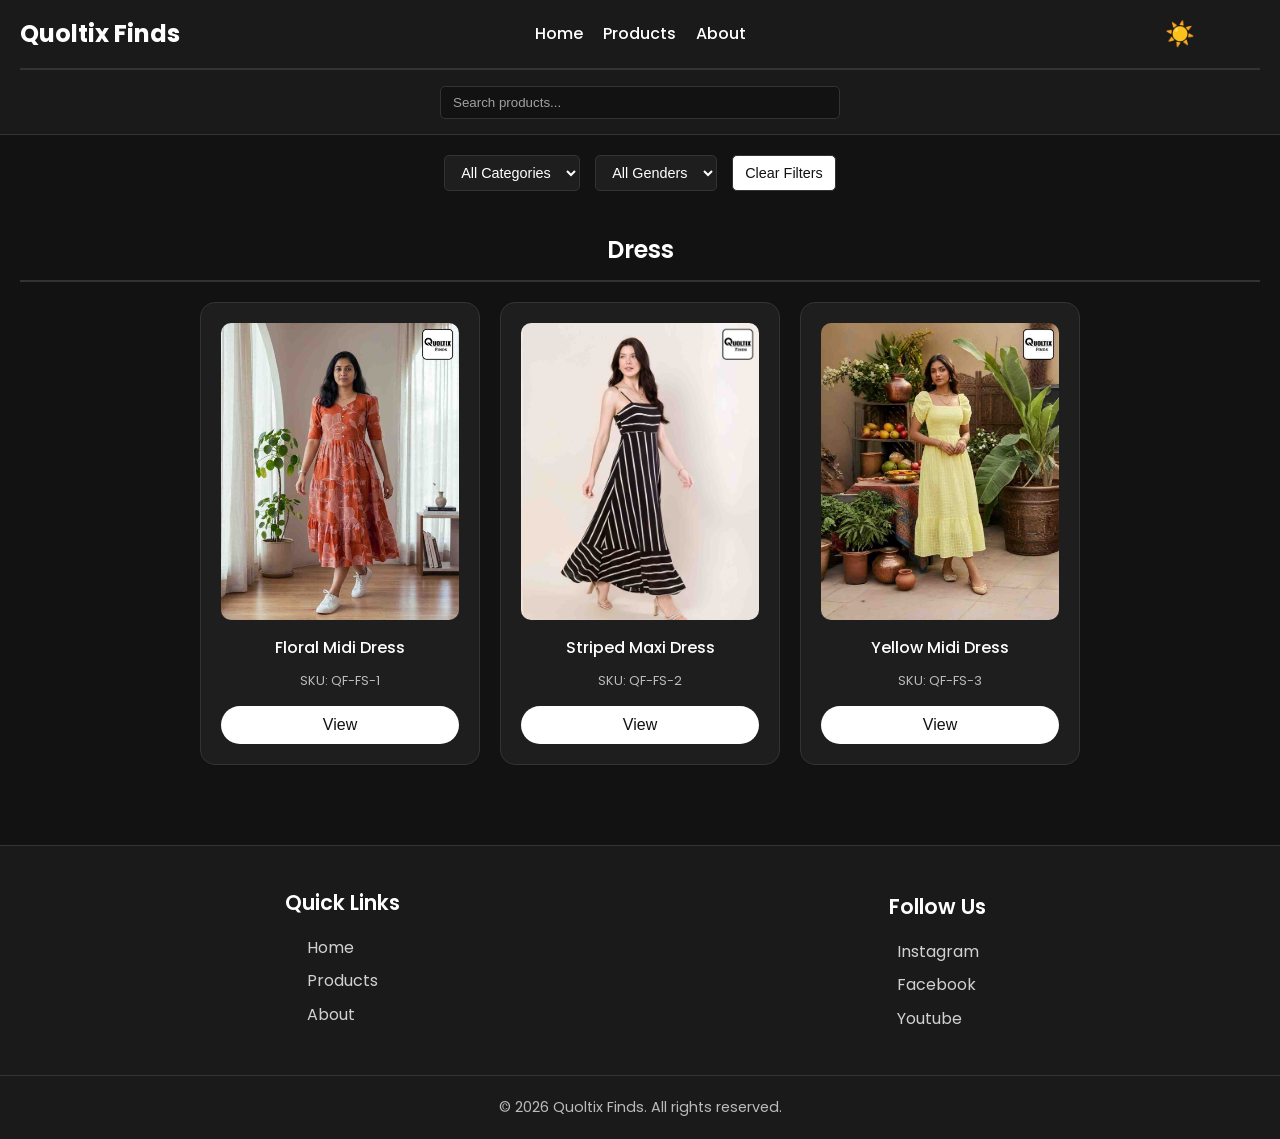
==== product.html @ b90fbede "Add files via upload" ====
<!DOCTYPE html>
<html lang="en">
<head>
  <meta charset="UTF-8">
  <meta name="viewport" content="width=device-width, initial-scale=1.0">
  <title>Quoltix Finds - Products</title>
  <meta name="description" content="Browse our curated collection of fashion and lifestyle products at Quoltix Finds. Find trending clothing, accessories, and more with detailed filters and search.">
  <meta name="keywords" content="fashion products, clothing, accessories, lifestyle products, online shopping, product catalog, fashion deals">
  <meta name="author" content="Quoltix Finds">
  <meta name="robots" content="index, follow">

  <!-- Open Graph / Facebook -->
  <meta property="og:type" content="website">
  <meta property="og:url" content="https://quoltixfinds.com/product.html">
  <meta property="og:title" content="Quoltix Finds - Products">
  <meta property="og:description" content="Browse our curated collection of fashion and lifestyle products at Quoltix Finds. Find trending clothing, accessories, and more with detailed filters and search.">
  <meta property="og:image" content="https://quoltixfinds.com/Media/Logo.png">

  <!-- Twitter -->
  <meta property="twitter:card" content="summary_large_image">
  <meta property="twitter:url" content="https://quoltixfinds.github.io/Quoltix-Finds-Fashion/product.html">
  <meta property="twitter:title" content="Quoltix Finds - Products">
  <meta property="twitter:description" content="Browse our curated collection of fashion and lifestyle products at Quoltix Finds. Find trending clothing, accessories, and more with detailed filters and search.">
  <meta property="twitter:image" content="https://quoltixfinds.github.io/Quoltix-Finds-Fashion/Media/Logo.png">

  <!-- Favicon -->
  <link rel="icon" type="image/png" sizes="32x32" href="Media/Logo.png">
  <link rel="icon" type="image/png" sizes="16x16" href="Media/Logo.png">
  <link rel="apple-touch-icon" sizes="180x180" href="Media/Logo.png">

  <link rel="stylesheet" href="style.css">
</head>
<body>
  <nav>
    <div class="nav-logo">
      <h1>Quoltix Finds</h1>
    </div>
    <div class="nav-menu" id="nav-menu">
      <a href="index.html">Home</a>
      <a href="product.html">Products</a>
      <a href="about.html">About</a>
    </div>
    <div class="search-bar">
      <input type="text" id="search-input" placeholder="Search products...">
    </div>
    <button class="toggle-btn" id="theme-toggle">🌙</button>
    <button class="hamburger-btn" id="hamburger-btn">☰</button>
  </nav>

  <section id="filters-section">
    <div class="filters">
      <select id="category-filter">
        <option value="">All Categories</option>
        <option value="Dress">Dress</option>
      </select>
      <select id="gender-filter">
        <option value="">All Genders</option>
        <option value="male">Male</option>
        <option value="female">Female</option>
        <option value="unisex">Unisex</option>
      </select>
      <button id="clear-filters">Clear Filters</button>
    </div>
  </section>

  <div id="products-container"></div>

  <footer>
    <div class="footer-container">

      <div class="footer-section">
        <h3>Quick Links</h3>
        <ul>
          <li><a href="index.html">Home</a></li>
          <li><a href="product.html">Products</a></li>
          <li><a href="about.html">About</a></li>
        </ul>
      </div>
      <div class="footer-section">
        <h3>Follow Us</h3>
        <div class="footer-social">
          <a href="https://www.instagram.com/quoltixfinds_fashion/" target="_blank">Instagram</a>
          <a href="https://www.facebook.com/profile.php?id=61567996435710" target="_blank">Facebook</a>
          <a href="https://www.youtube.com/@QuoltixFinds_Fashion" target="_blank">Youtube</a>
        </div>
      </div>
    </div>
    <div class="footer-bottom">
      <p>&copy; 2026 Quoltix Finds. All rights reserved.</p>
    </div>
  </footer>

  <script src="product.js"></script>
  <script src="script.js"></script>
</body>
</html>
---- style.css ----
/* style.css */
@import url('https://fonts.googleapis.com/css2?family=Poppins:wght@300;400;500;600;700&display=swap');

:root {
  --bg-color: #ffffff;
  --text-color: #333;
  --card-bg: #fff;
  --accent-color: #000;
  --border: #e0e0e0;
  --nav-bg: #ffffff;
  --nav-text: #333;
}

.dark-mode {
  --bg-color: #121212;
  --text-color: #ffffff;
  --card-bg: #1e1e1e;
  --accent-color: #fff;
  --border: #333;
  --nav-bg: #1a1a1a;
  --nav-text: #ffffff;
}

* {
  margin: 0;
  padding: 0;
  box-sizing: border-box;
}

body {
  font-family: 'Poppins', sans-serif;
  background-color: var(--bg-color);
  color: var(--text-color);
  line-height: 1.6;
  transition: background-color 0.3s, color 0.3s;
}

nav {
  position: sticky;
  top: 0;
  z-index: 1000;
  display: flex;
  flex-wrap: wrap;
  justify-content: space-between;
  align-items: center;
  padding: 15px 20px;
  background-color: var(--nav-bg);
  border-bottom: 1px solid var(--border);
  gap: 15px;
}

.nav-logo {
  display: flex;
  align-items: center;
  gap: 10px;
  order: 1;
    width: 160px;
}

.nav-logo h1 {
  font-size: 1.5rem;
  font-weight: 700;
  color: var(--nav-text);
  margin: 0;
}

.nav-menu {
  display: flex;
  gap: 20px;
  align-items: center;
  order: 2;
  flex: 1;
  justify-content: center;
}

.nav-menu a {
  text-decoration: none;
  color: var(--nav-text);
  font-weight: 500;
  transition: color 0.3s;
}

.nav-menu a:hover {
  color: var(--accent-color);
}

.search-bar {
  display: flex;
  gap: 10px;
  align-items: center;
  order: 4;
  width: 100%;
  justify-content: center;
  border-top: 2px solid var(--border);
  padding-top: 16px;
}

.search-bar input {
  padding: 8px 12px;
  border: 1px solid var(--border);
  border-radius: 5px;
  background-color: var(--bg-color);
  color: var(--text-color);
  outline: none;
  width: 100%;
  max-width: 400px;
}

.search-bar input::placeholder {
  color: var(--text-color);
  opacity: 0.6;
}

.toggle-btn {
  background: none;
  border: none;
  font-size: 1.5rem;
  cursor: pointer;
  color: var(--nav-text);
  transition: color 0.3s;
  order: 3;
}

.toggle-btn:hover {
  color: var(--accent-color);
}

.hamburger-btn {
  display: none;
  background: none;
  border: none;
  font-size: 1.5rem;
  cursor: pointer;
  color: var(--nav-text);
  padding: 5px;
  transition: color 0.3s;
}

.hamburger-btn:hover {
  color: var(--accent-color);
}

.dropdown {
  position: relative;
  display: none;
}

.dropdown-content {
  display: none;
}

.search-bar {
  display: flex;
  gap: 10px;
  align-items: center;
}

.search-bar input {
  padding: 8px 12px;
  border: 1px solid var(--border);
  border-radius: 5px;
  background-color: var(--bg-color);
  color: var(--text-color);
  outline: none;
}

.search-bar input::placeholder {
  color: var(--text-color);
  opacity: 0.6;
}

.toggle-btn {
  background: none;
  border: none;
  font-size: 1.5rem;
  cursor: pointer;
  color: var(--nav-text);
  transition: color 0.3s;
      width: 160px;
}

.toggle-btn:hover {
  color: var(--accent-color);
}

section {
  padding: 20px;
  margin-bottom: 40px;
}

section h2 {
  font-size: 1.5rem;
  font-weight: 600;
  margin-bottom: 20px;
  text-align: center;
  color: var(--text-color);
  border-bottom: 2px solid var(--border);
  padding-bottom: 10px;
}

.product-grid {
  display: grid;
  grid-template-columns: repeat(auto-fit, minmax(280px, 280px));
  gap: 20px;
  max-width: 1200px;
  margin: 0 auto;
  justify-content: center;
}

.product-card {
  background-color: var(--card-bg);
  border-radius: 15px;
  border: 1px solid var(--border);
  overflow: hidden;
  transition: transform 0.3s ease, border-color 0.3s ease;
  text-align: center;
  padding: 20px;
  width: 100%;
  max-width: 280px;
  min-height: 380px;
  display: flex;
  flex-direction: column;
  justify-content: space-between;
}

.product-card:hover {
  transform: translateY(-5px);
  border-color: var(--text-color);
  opacity: 0.95;
}

.product-card img {
  width: 100%;
  height: auto;
  aspect-ratio: 4/5;
  object-fit: cover;
  border-radius: 10px;
  margin-bottom: 15px;
}

.product-card h3 {
  font-size: 1rem;
  font-weight: 500;
  margin-bottom: 10px;
  display: -webkit-box;
  -webkit-line-clamp: 2;
  -webkit-box-orient: vertical;
  overflow: hidden;
}

.product-card .sku {
  font-size: 0.8rem;
  color: var(--text-color);
  opacity: 0.7;
  margin-bottom: 15px;
}

.product-card button {
  background-color: var(--accent-color);
  color: var(--bg-color);
  border: none;
  padding: 10px 20px;
  border-radius: 25px;
  font-size: 1rem;
  font-weight: 500;
  cursor: pointer;
  transition: background-color 0.3s ease, transform 0.2s ease;
}

.product-card button:hover {
  background-color: var(--text-color);
  transform: scale(1.05);
}

.filters {
  display: flex;
  flex-wrap: wrap;
  gap: 15px;
  justify-content: center;
}

#filters-section {
  margin: 0;
}

.filters select, .filters button {
  padding: 8px 12px;
  border: 1px solid var(--border);
  border-radius: 5px;
  background-color: var(--card-bg);
  color: var(--text-color);
  font-size: 0.9rem;
  cursor: pointer;
  transition: background-color 0.3s, color 0.3s;
}

.filters button {
  background-color: var(--accent-color);
  color: var(--bg-color);
}

.filters button:hover {
  opacity: 0.9;
}

.filters select {
  cursor: pointer;
}

.no-products {
  text-align: center;
  font-size: 1.2rem;
  color: var(--text-color);
  opacity: 0.7;
}

.footer-section {
  display: flex;
  justify-content: center;
  flex-direction: column;
  align-items: center;
}

@media (max-width: 768px) {
  nav {
    flex-wrap: wrap;
    padding: 10px 15px;
    gap: 0;
  }

  .hamburger-btn {
    display: block;
    order: -1;
  }

  .nav-logo {
    order: 0;
    flex: 1;
    justify-content: center;
  }

  .nav-menu {
    position: absolute;
    top: 100%;
    left: 0;
    right: 0;
    background-color: var(--nav-bg);
    border-bottom: 1px solid var(--border);
    flex-direction: column;
    gap: 15px;
    padding: 15px 20px;
    transform: translateY(-100%);
    opacity: 0;
    visibility: hidden;
    transition: all 0.3s ease;
    box-shadow: 0 2px 10px rgba(0,0,0,0.1);
    order: 4;
    width: 100%;
  }

  .nav-menu.active {
    transform: translateY(0);
    opacity: 1;
    visibility: visible;
  }

  .search-bar {
    order: 2;
    width: 100%;
    margin: 12px 0 10px 0;
    justify-content: center;
  }

  .search-bar input {
    width: 100%;
    max-width: 300px;
  }

  .toggle-btn {
    order: 1;
  }

  .toggle-btn {
    width: auto;
  }

  .product-grid {
    grid-template-columns: repeat(auto-fit, minmax(200px, 160px));
    gap: 15px;
    justify-content: center;
  }
  .product-card {
    padding: 15px;
    max-width: 200px;
    min-height: 240px;
  }
  .product-card h3 {
    font-size: 0.9rem;
  }
  .product-card .sku {
    font-size: 0.7rem;
  }
  .product-card button {
    padding: 8px 16px;
    font-size: 0.9rem;
  }
  .nav-logo h1 {
    font-size: 1.2rem;
  }
  .nav-logo img {
    height: 30px;
  }
}

@media (min-width: 769px) {
  .hamburger-btn {
    display: none;
  }

  .product-grid {
    grid-template-columns: repeat(auto-fit, minmax(280px, 280px));
    justify-content: center;
  }
}

@media (max-width: 480px) {
  .product-grid {
    grid-template-columns: repeat(auto-fit, minmax(180px, 140px));
    gap: 10px;
    justify-content: center;
  }
  .product-card {
    padding: 12px;
    max-width: 180px;
    min-height: 200px;
  }
  .product-card img {
    margin-bottom: 10px;
  }
  .product-card h3 {
    font-size: 0.8rem;
    margin-bottom: 8px;
  }
  .product-card .sku {
    font-size: 0.6rem;
    margin-bottom: 12px;
  }
  .product-card button {
    padding: 6px 12px;
    font-size: 0.8rem;
  }
  section {
    padding: 10px;
  }
  .nav-menu {
    flex-direction: column;
    gap: 5px;
  }
  .search-bar {
    margin-top: 10px;
  }
}

@media (max-width: 400px) {
  .product-grid {
    grid-template-columns: repeat(auto-fit, minmax(130px, 130px));
    gap: 8px;
    justify-content: center;
  }
  .product-card {
    padding: 8px;
    max-width: 130px;
    min-height: 180px;
  }
  .product-card img {
    margin-bottom: 8px;
  }
  .product-card h3 {
    font-size: 0.7rem;
    margin-bottom: 6px;
  }
  .product-card .sku {
    font-size: 0.6rem;
    margin-bottom: 10px;
  }
  .product-card button {
    padding: 5px 10px;
    font-size: 0.7rem;
  }
  section {
    padding: 8px;
  }
}

@media (max-width: 300px) {
  .product-grid {
    grid-template-columns: repeat(auto-fit, minmax(200px, 130px));
    gap: 8px;
    justify-content: center;
  }
  .product-card {
    padding: 8px;
    max-width: 200px;
    min-height: 180px;
  }
}

/* About Page Styles */
.about-hero {
  background-color: var(--card-bg);
  color: #000;
  padding: 60px 20px;
  text-align: center;
  margin-bottom: 0;
  border-bottom: 2px solid var(--border);
}

.dark-mode .about-hero {
  background-color: var(--card-bg);
  color: white;
}

.about-hero h1 {
  font-size: 2.5rem;
  margin-bottom: 10px;
  font-weight: 700;
}

.about-subtitle {
  font-size: 1.2rem;
  opacity: 0.9;
  margin: 0;
}

.about-section {
  padding: 40px 20px;
  max-width: 1200px;
  margin: 0 auto;
}

.about-container {
  display: grid;
  grid-template-columns: 1fr;
  gap: 40px;
  align-items: start;
}

.about-text h2 {
  font-size: 2rem;
  margin-bottom: 20px;
  color: var(--text-color);
}

.about-text p {
  font-size: 1.1rem;
  line-height: 1.6;
  margin-bottom: 15px;
  color: var(--text-color);
  text-align: center;
}

.about-features {
  display: grid;
  grid-template-columns: repeat(auto-fit, minmax(250px, 1fr));
  gap: 20px;
}

.feature-card {
  background-color: var(--card-bg);
  border: 1px solid var(--border);
  border-radius: 15px;
  padding: 25px;
  text-align: center;
  transition: transform 0.3s, box-shadow 0.3s;
}

.feature-card:hover {
  transform: translateY(-5px);
  box-shadow: 0 5px 15px rgba(0,0,0,0.1);
}

.feature-card h3 {
  font-size: 1.2rem;
  margin-bottom: 10px;
  color: var(--text-color);
}

.feature-card p {
  color: var(--text-color);
  opacity: 0.8;
  margin: 0;
}

.social-section {
  background-color: var(--card-bg);
  padding: 40px 20px;
  text-align: center;
}

.social-container h2 {
  font-size: 2rem;
  margin-bottom: 10px;
  color: var(--text-color);
}

.social-container > p {
  font-size: 1.1rem;
  margin-bottom: 30px;
  color: var(--text-color);
  opacity: 0.8;
}

.social-links {
  display: grid;
  grid-template-columns: repeat(auto-fit, minmax(150px, 1fr));
  gap: 15px;
  max-width: 600px;
  margin: 0 auto;
}

.social-link {
  display: flex;
  align-items: center;
  justify-content: center;
  gap: 8px;
  padding: 12px 20px;
  background-color: var(--bg-color);
  border: 1px solid var(--border);
  border-radius: 10px;
  text-decoration: none;
  color: var(--text-color);
  font-weight: 500;
  transition: all 0.3s;
}

.social-link:hover {
  transform: translateY(-2px);
  box-shadow: 0 3px 10px rgba(0,0,0,0.1);
  border-color: var(--accent-color);
}

.social-icon {
  font-size: 1.2rem;
}

/* Footer Styles */
footer {
  background-color: var(--nav-bg);
  border-top: 1px solid var(--border);
  margin-top: 60px;
}

.footer-container {
  display: grid;
  grid-template-columns: repeat(auto-fit, minmax(250px, 1fr));
  gap: 30px;
  padding: 40px 20px;
  max-width: 1200px;
  margin: 0 auto;
}

.footer-section h3 {
  font-size: 1.3rem;
  margin-bottom: 15px;
  color: var(--nav-text);
  font-weight: 600;
}

.footer-section p {
  color: var(--nav-text);
  opacity: 0.8;
  line-height: 1.6;
  margin: 0 0 10px 0;
}

.footer-section ul {
  list-style: none;
  padding: 0;
  margin: 0;
}

.footer-section ul li {
  margin-bottom: 8px;
}

.footer-section ul li a {
  color: var(--nav-text);
  opacity: 0.8;
  text-decoration: none;
  transition: opacity 0.3s;
}

.footer-section ul li a:hover {
  opacity: 1;
}

.footer-social {
  display: flex;
  flex-direction: column;
  gap: 8px;
}

.footer-social a {
  color: var(--nav-text);
  opacity: 0.8;
  text-decoration: none;
  transition: opacity 0.3s;
}

.footer-social a:hover {
  opacity: 1;
}

.footer-bottom {
  border-top: 1px solid var(--border);
  padding: 20px;
  text-align: center;
}

.footer-bottom p {
  color: var(--nav-text);
  opacity: 0.7;
  margin: 0;
  font-size: 0.9rem;
}

/* Responsive Styles for About and Footer */
@media (max-width: 768px) {
  .about-hero {
    padding: 40px 20px;
  }

  .about-hero h1 {
    font-size: 2rem;
  }

  .about-subtitle {
    font-size: 1rem;
  }

  .about-section {
    padding: 30px 20px;
  }

  .about-container {
    gap: 30px;
  }

  .about-text h2 {
    font-size: 1.5rem;
  }

  .about-text p {
    font-size: 1rem;
  }

  .about-features {
    grid-template-columns: 1fr;
  }

  .feature-card {
    padding: 20px;
  }

  .social-section {
    padding: 30px 20px;
  }

  .social-container h2 {
    font-size: 1.5rem;
  }

  .social-links {
    grid-template-columns: repeat(2, 1fr);
    gap: 10px;
  }

  .social-link {
    padding: 10px 15px;
    font-size: 0.9rem;
  }

  .footer-container {
    grid-template-columns: 1fr;
    gap: 25px;
    padding: 30px 20px;
  }

  .footer-section {
    text-align: center;
  }

  .footer-social {
    align-items: center;
  }
}

@media (max-width: 480px) {
  .about-hero {
    padding: 30px 15px;
  }

  .about-hero h1 {
    font-size: 1.8rem;
  }

  .about-section {
    padding: 20px 15px;
  }

  .social-links {
    grid-template-columns: 1fr;
  }

  .footer-container {
    padding: 25px 15px;
  }
}
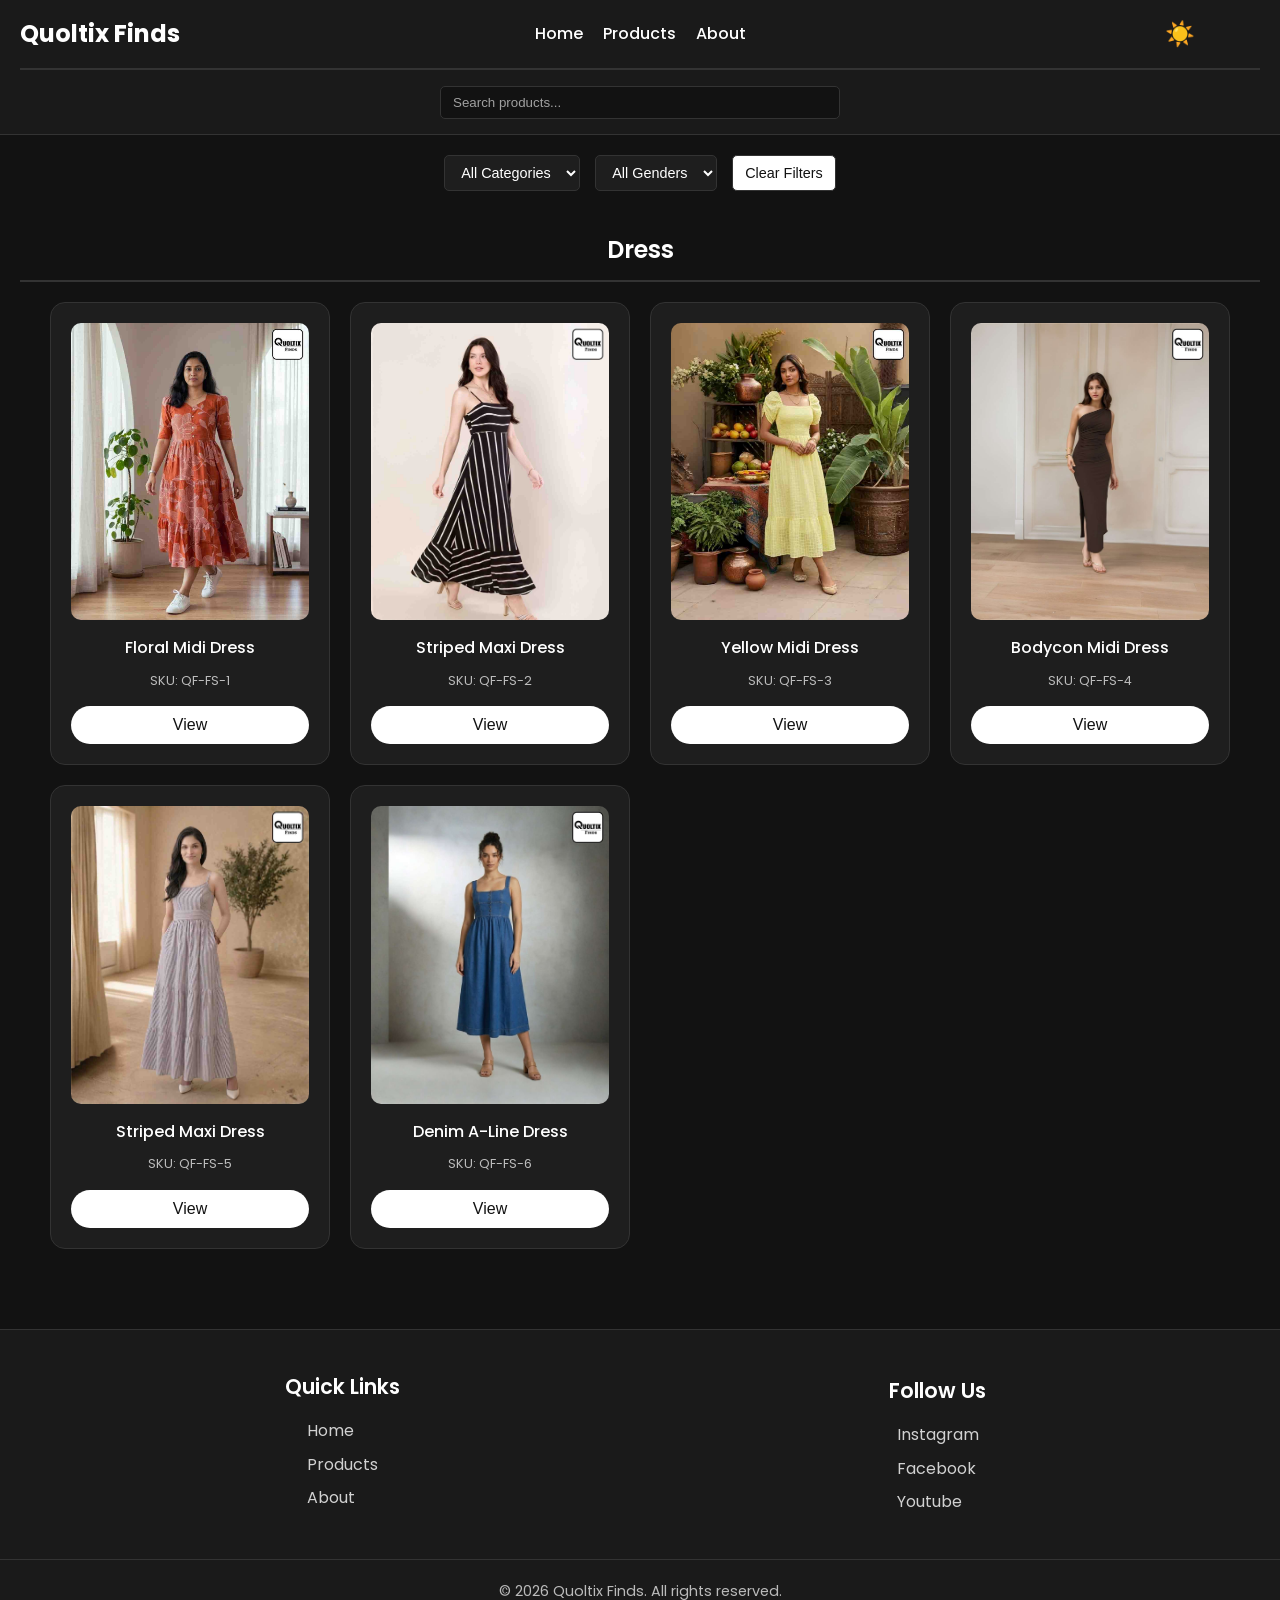
==== commit 3bedcd4a: "Update product.html" ====
--- a/product.html
+++ b/product.html
@@ -52,6 +52,7 @@
       <select id="category-filter">
         <option value="">All Categories</option>
         <option value="Dress">Dress</option>
+        <option value="Couple Wear">Couple Wear</option>
       </select>
       <select id="gender-filter">
         <option value="">All Genders</option>
@@ -93,4 +94,4 @@
   <script src="product.js"></script>
   <script src="script.js"></script>
 </body>
-</html>+</html>
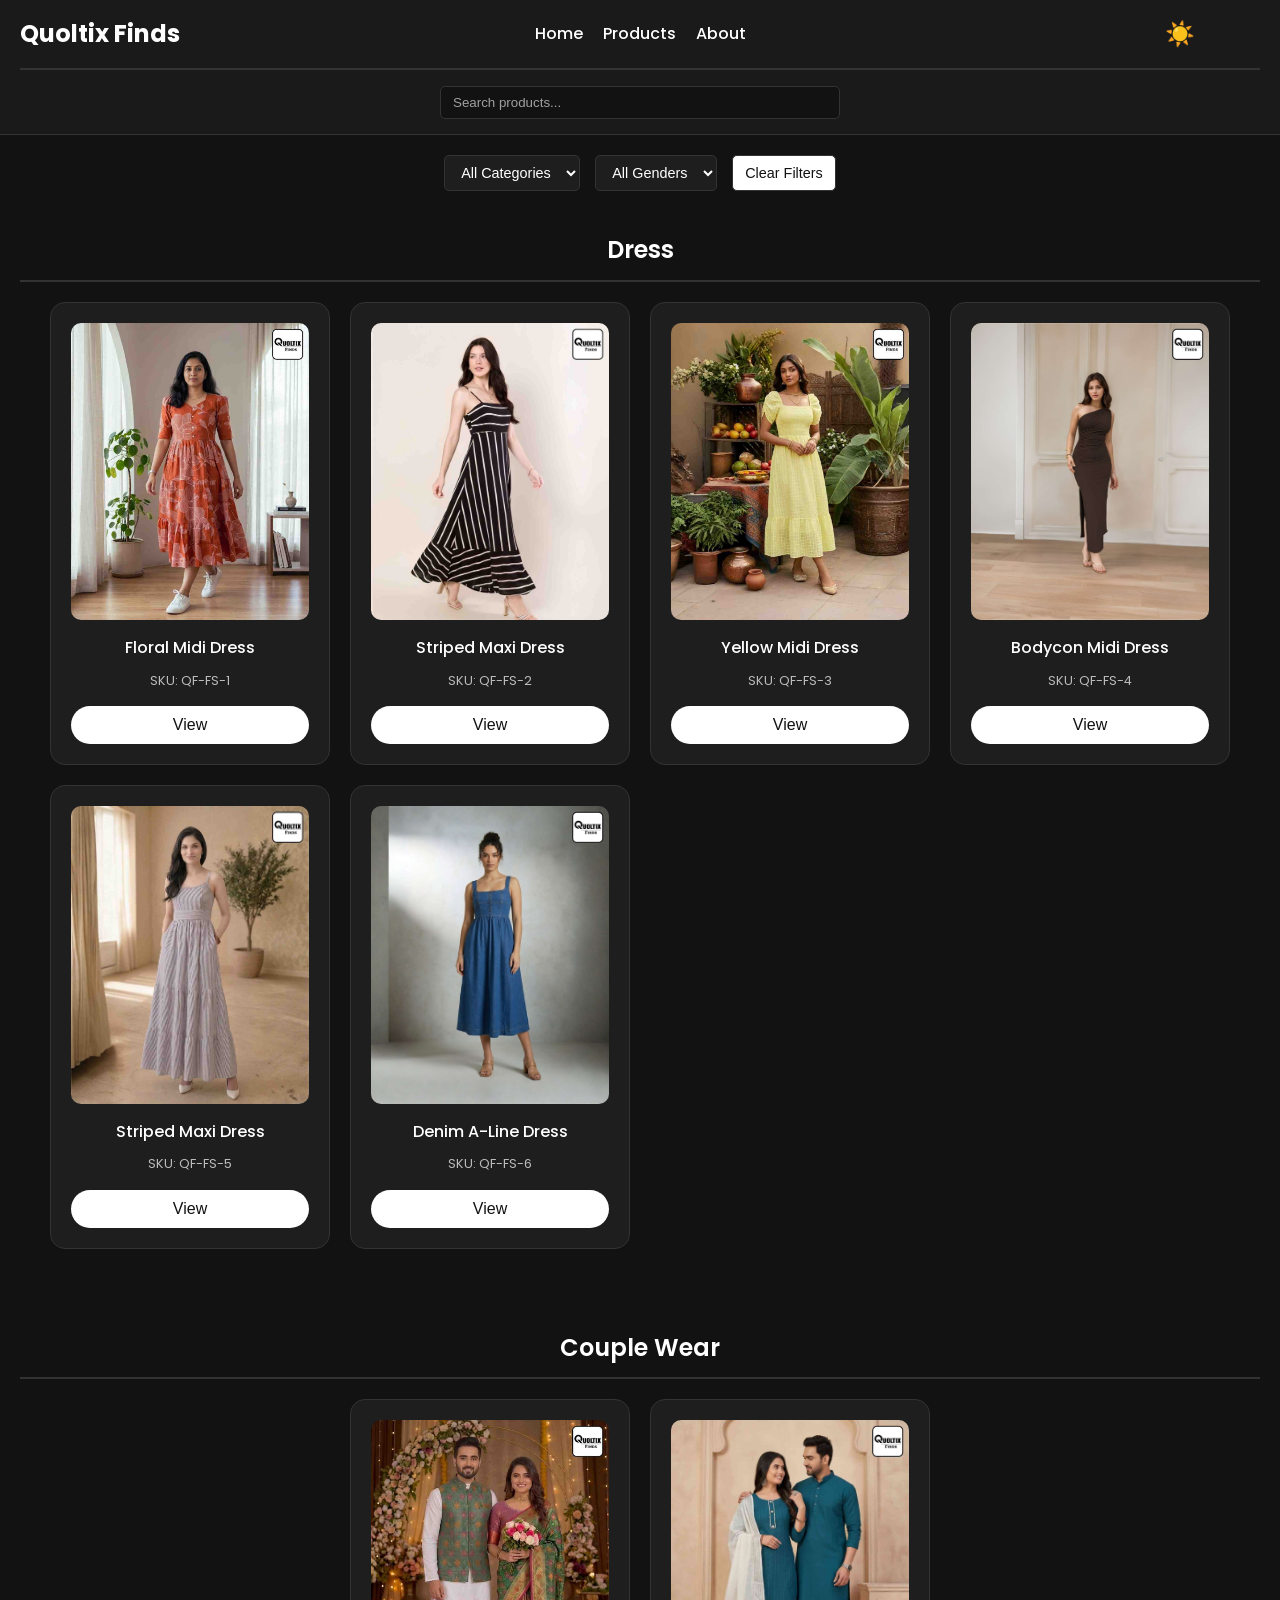
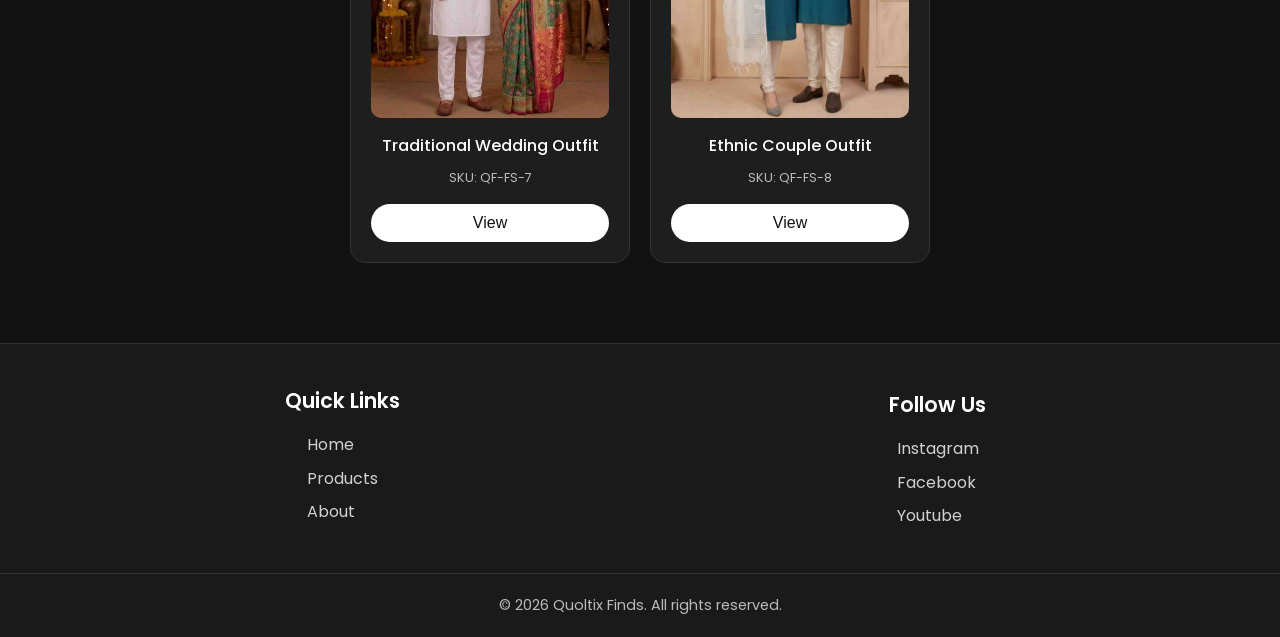
==== commit dac81928: "Update product.html" ====
--- a/product.html
+++ b/product.html
@@ -48,20 +48,32 @@
   </nav>
 
   <section id="filters-section">
+
     <div class="filters">
+
       <select id="category-filter">
         <option value="">All Categories</option>
+
         <option value="Dress">Dress</option>
+        <option value="Shirt">Shirt</option>
+        <option value="Cargo">Cargo</option>
+        <option value="Kurta">Kurta</option>
+        <option value="Sweatshirt">Sweatshirt</option>
         <option value="Couple Wear">Couple Wear</option>
       </select>
+
       <select id="gender-filter">
         <option value="">All Genders</option>
+
         <option value="male">Male</option>
         <option value="female">Female</option>
         <option value="unisex">Unisex</option>
       </select>
+
       <button id="clear-filters">Clear Filters</button>
+
     </div>
+
   </section>
 
   <div id="products-container"></div>
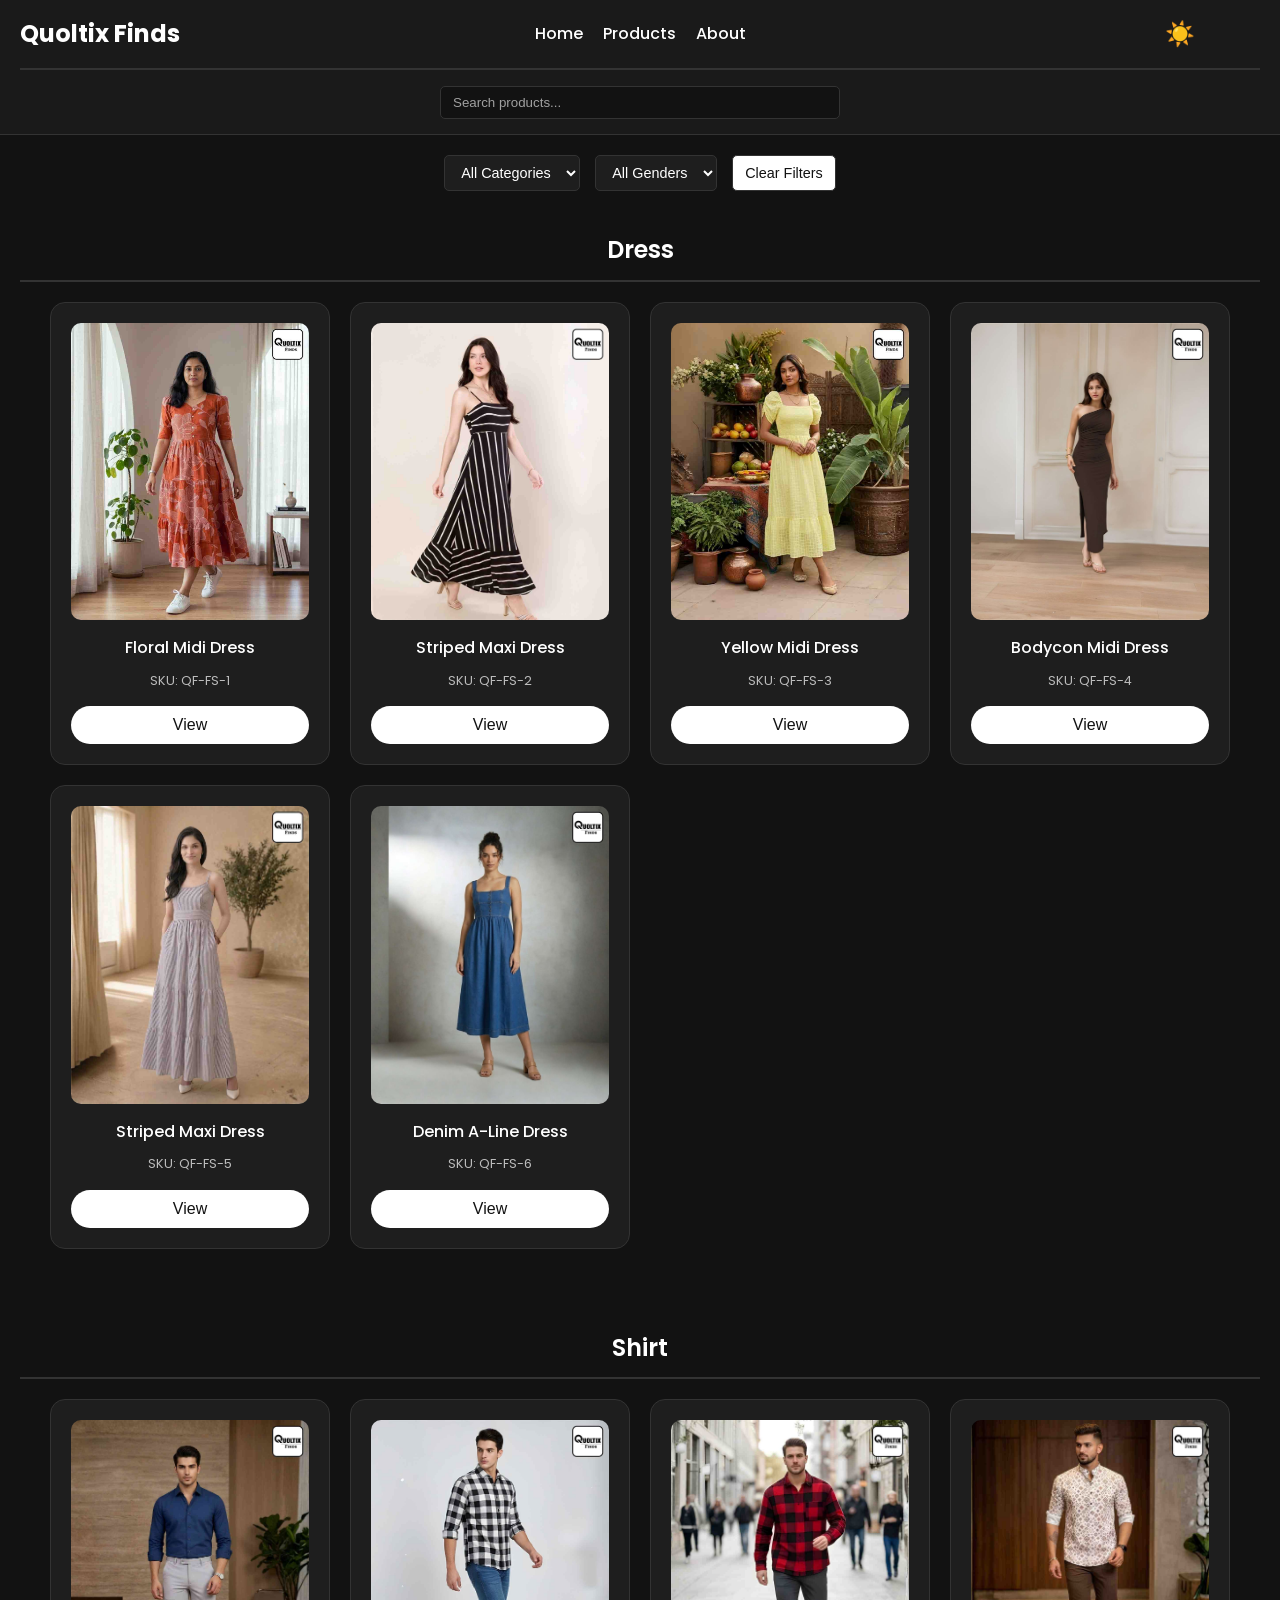
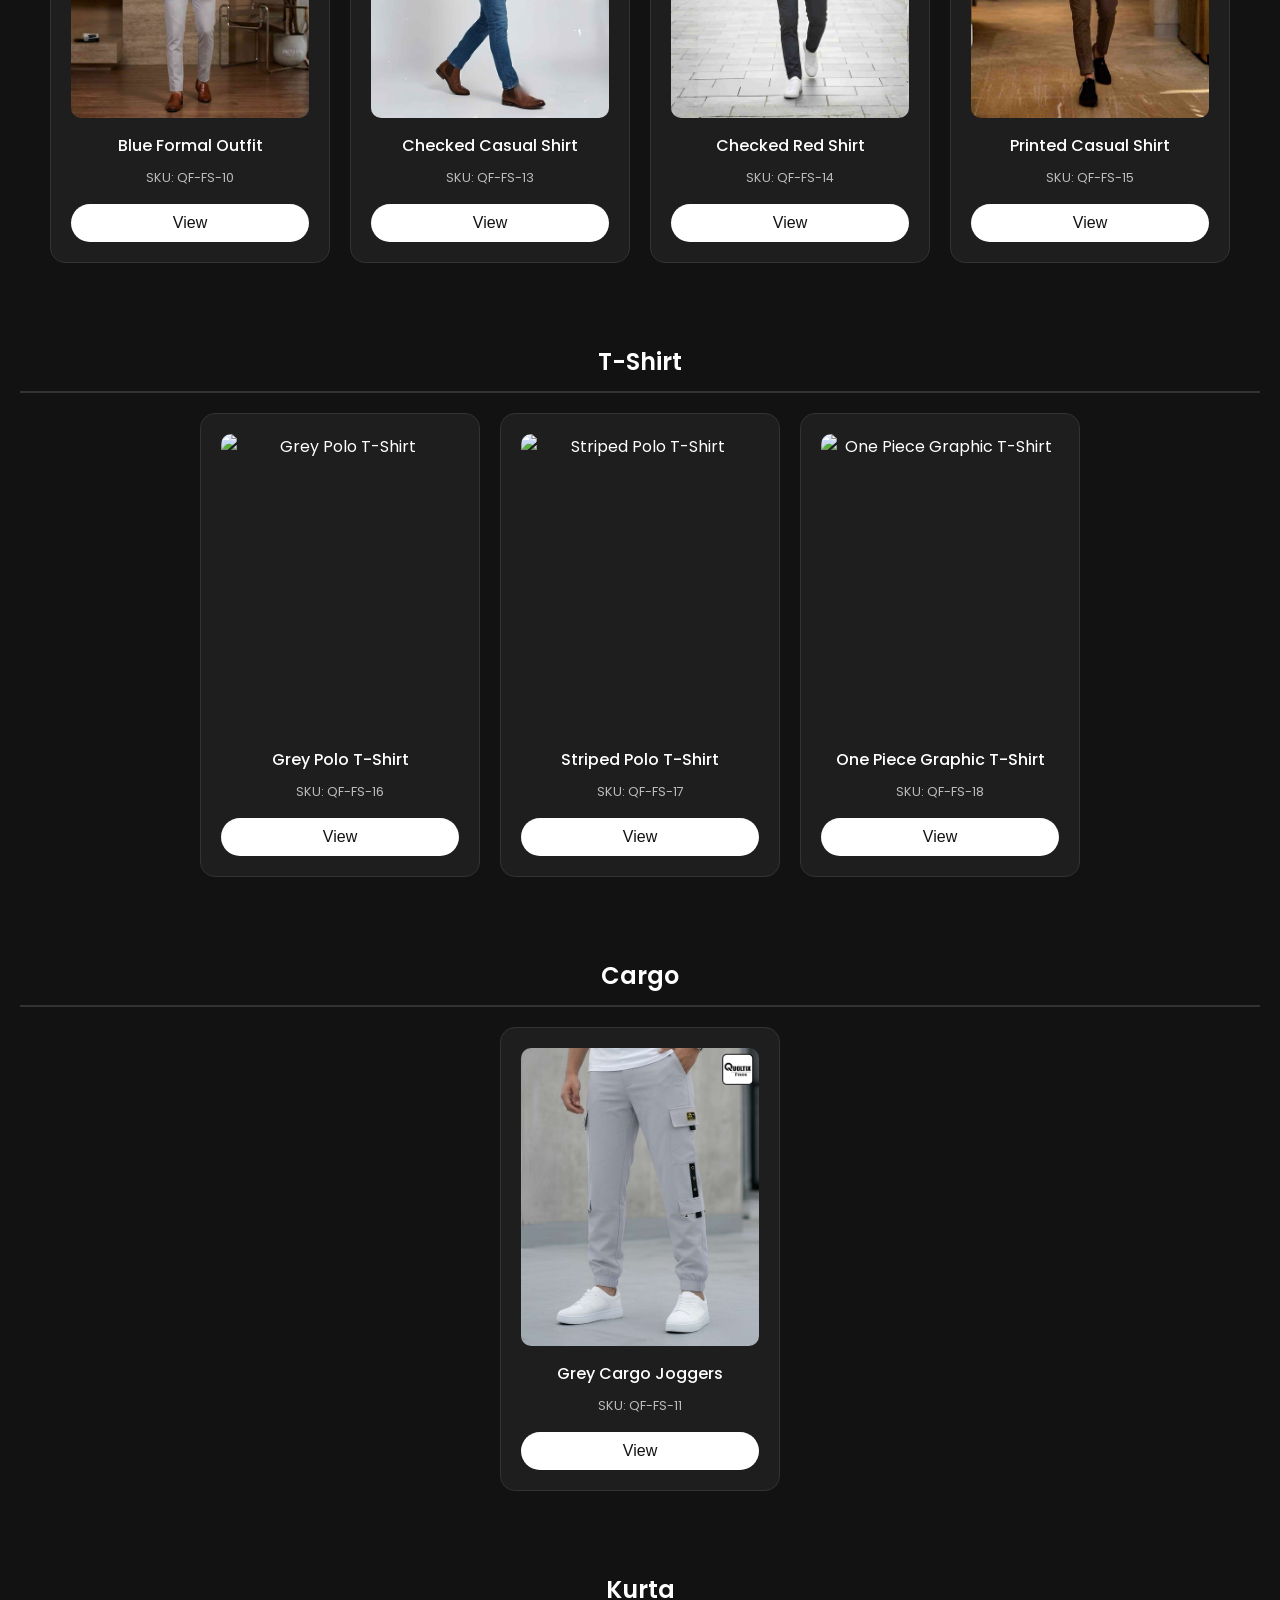
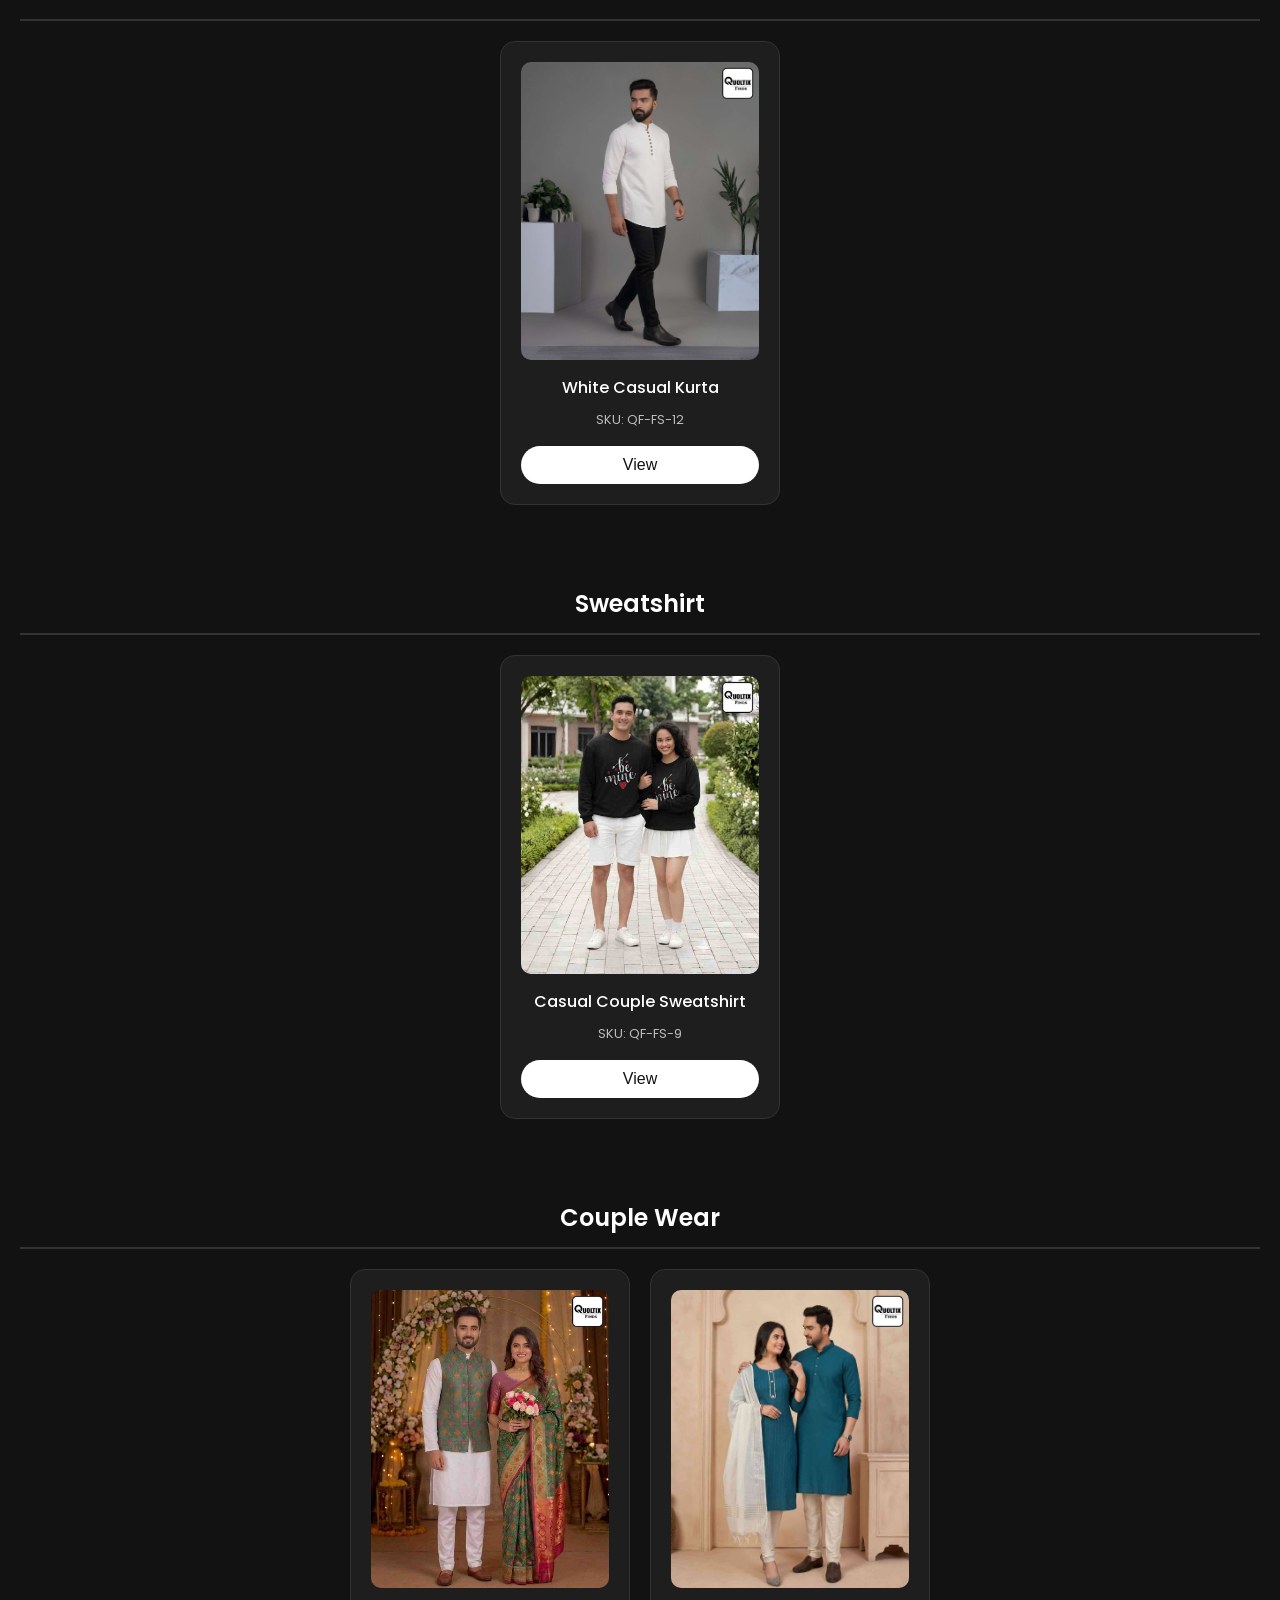
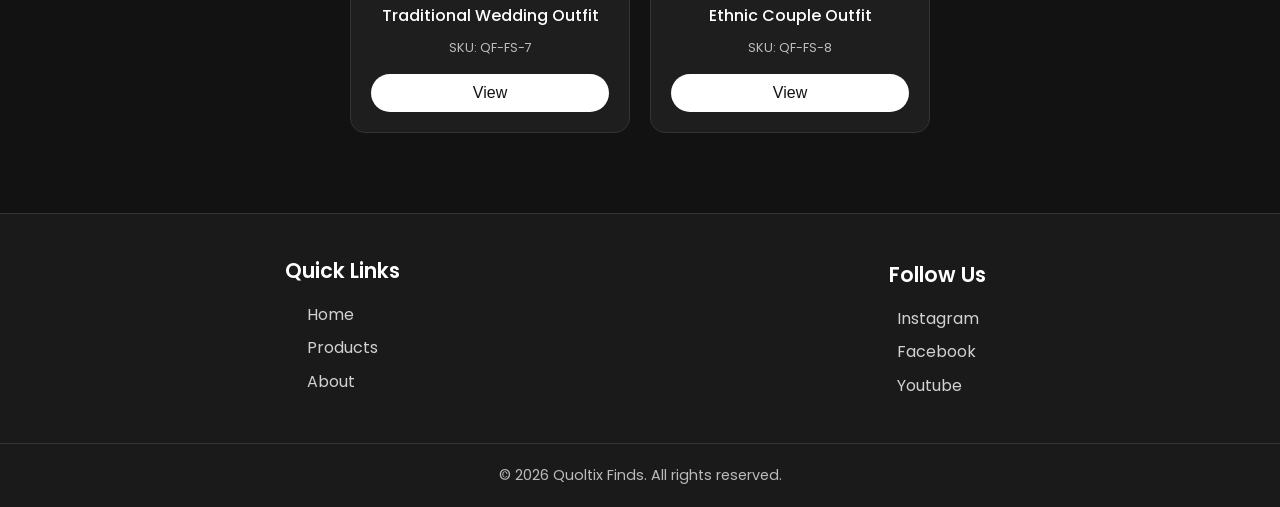
==== commit 69c6abad: "Update product.html" ====
--- a/product.html
+++ b/product.html
@@ -56,6 +56,7 @@
 
         <option value="Dress">Dress</option>
         <option value="Shirt">Shirt</option>
+        <option value="T-Shirt">T-Shirt</option>
         <option value="Cargo">Cargo</option>
         <option value="Kurta">Kurta</option>
         <option value="Sweatshirt">Sweatshirt</option>
--- a/style.css
+++ b/style.css
@@ -815,4 +815,39 @@
   .footer-container {
     padding: 25px 15px;
   }
-}+}
+
+.view-more-card {
+  background: transparent !important;
+  border: none !important;
+  box-shadow: none !important;
+  display: flex;
+  align-items: center;
+  justify-content: center;
+}
+
+.view-more-content {
+  text-align: center;
+}
+
+.view-more-content button {
+  padding: 12px 24px;
+  border: none;
+  border-radius: 10px;
+  cursor: pointer;
+  font-size: 1rem;
+}
+
+.load-more-wrapper {
+  display: flex;
+  justify-content: center;
+  margin-top: 25px;
+}
+
+.load-more-btn {
+  padding: 12px 28px;
+  border: none;
+  border-radius: 10px;
+  cursor: pointer;
+  font-size: 1rem;
+}
